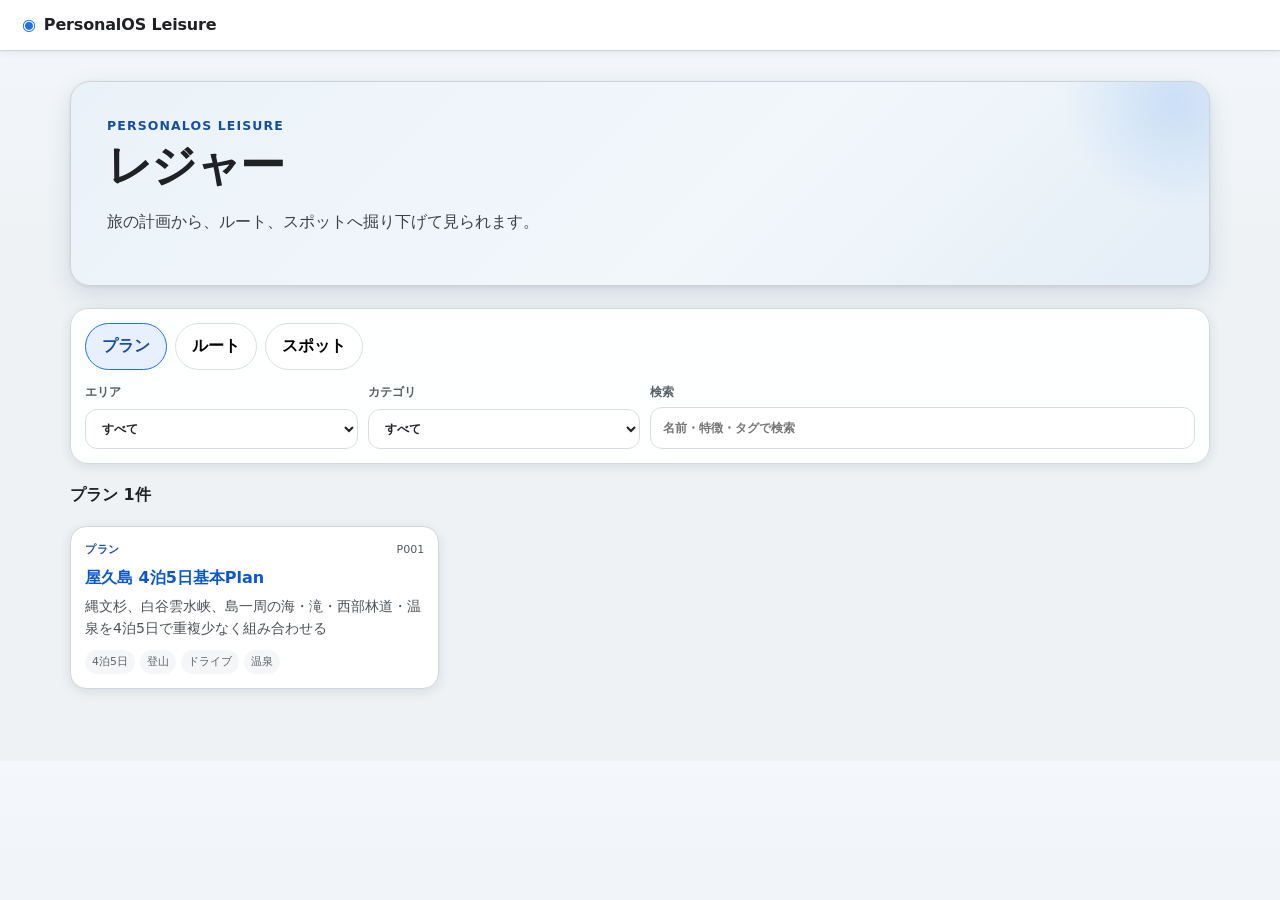
==== index.html @ 073d65b9 "Serve presentation CSS from single canonical entrypoint" ====
<!doctype html>
<html lang="ja">
<head>
  <meta charset="utf-8" />
  <meta name="viewport" content="width=device-width, initial-scale=1" />
  <meta name="color-scheme" content="light dark" />
  <title>PersonalOS Viewer</title>
  <link rel="stylesheet" href="./presentation/main.css?v=20260916-presentation-3" />
</head>
<body class="leisure-app">
  <header class="site-header app-header">
    <a class="brand" href="./">PersonalOS Leisure</a>
    <nav id="breadcrumb" class="breadcrumb" aria-label="breadcrumb"></nav>
  </header>
  <main id="app" class="shell app-main"><p class="loading">読み込み中…</p></main>
  <script src="./config.js?v=20260916-presentation-3"></script>
  <script type="module" src="./app.js?v=20260916-presentation-3"></script>
  <script type="module" src="./presentation/main.js?v=20260916-presentation-3"></script>
</body>
</html>
---- presentation/main.css ----
/* Formal Leisure Presentation stylesheet entrypoint.
   Import order is intentional: base -> shared -> features -> page-specific modules. */

/* Base: page-agnostic tokens, shell and primitives. */
@import url('./base/tokens.css');
@import url('./base/shell.css');
@import url('./base/primitives.css');

/* Shared components and reusable layouts. */
@import url('./shared/hero.css');
@import url('./shared/section.css');
@import url('./shared/card.css');
@import url('./shared/badge.css');
@import url('./shared/collapsible-section.css');
@import url('./shared/entity-reference.css');
@import url('./shared/hero-copy.css');
@import url('./shared/hero-facts.css');
@import url('./shared/content-layout.css');
@import url('./shared/flow-icons.css');

/* Cross-page presentation features. */
@import url('./features/day.css');
@import url('./features/flow.css');
@import url('./features/route-stops.css');
@import url('./features/map.css');

/* Page / feature presentation. */
@import url('./modules/home-explorer.css');
@import url('./modules/concrete-plan.css');
@import url('./modules/execution-meta.css');
@import url('./modules/execution-detail.css');
@import url('./modules/execution-feasibility.css');
@import url('./modules/execution-fuel.css');
@import url('./modules/execution-weather.css');
@import url('./modules/spot.css');
@import url('./modules/spot-editorial.css');
@import url('./modules/spot-card-groups.css');
@import url('./modules/spot-layout.css');
@import url('./modules/route.css');
@import url('./modules/route-metrics.css');
@import url('./modules/plan.css');
@import url('./modules/plan-flow-hierarchy.css');
@import url('./modules/plan-flow-icons.css');
@import url('./modules/light-contrast.css');
@import url('./modules/mode-switch-compact.css');
@import url('./modules/day-decisions.css');
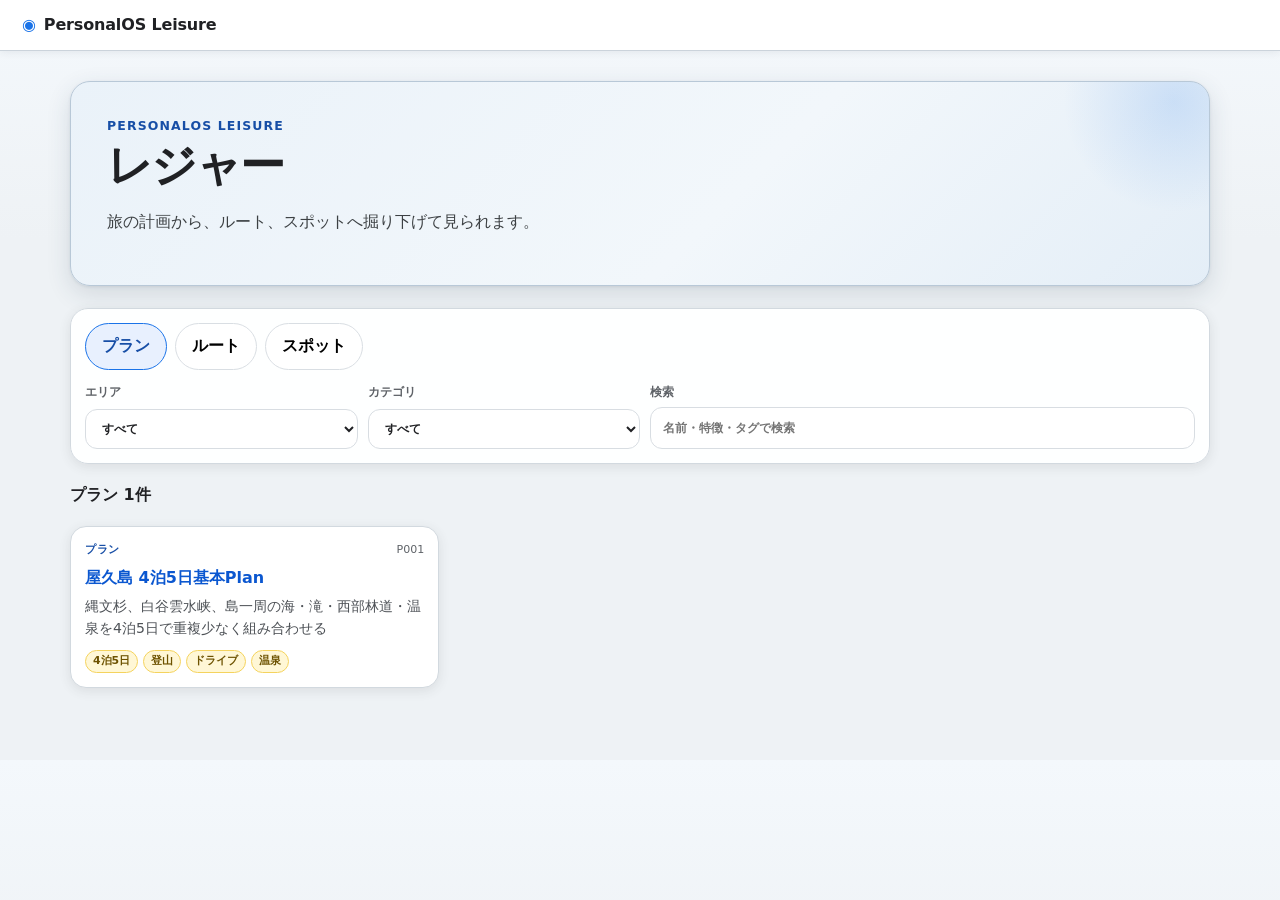
==== commit 83069e72: "Promote modern viewer to root index" ====
--- a/index.html
+++ b/index.html
@@ -5,7 +5,6 @@
   <meta name="viewport" content="width=device-width, initial-scale=1" />
   <meta name="color-scheme" content="light dark" />
   <title>PersonalOS Viewer</title>
-  <link rel="stylesheet" href="./presentation/main.css?v=20260916-presentation-3" />
 </head>
 <body class="leisure-app">
   <header class="site-header app-header">
@@ -13,8 +12,6 @@
     <nav id="breadcrumb" class="breadcrumb" aria-label="breadcrumb"></nav>
   </header>
   <main id="app" class="shell app-main"><p class="loading">読み込み中…</p></main>
-  <script src="./config.js?v=20260916-presentation-3"></script>
-  <script type="module" src="./app.js?v=20260916-presentation-3"></script>
-  <script type="module" src="./presentation/main.js?v=20260916-presentation-3"></script>
+  <script type="module" src="./viewer/main.js"></script>
 </body>
 </html>
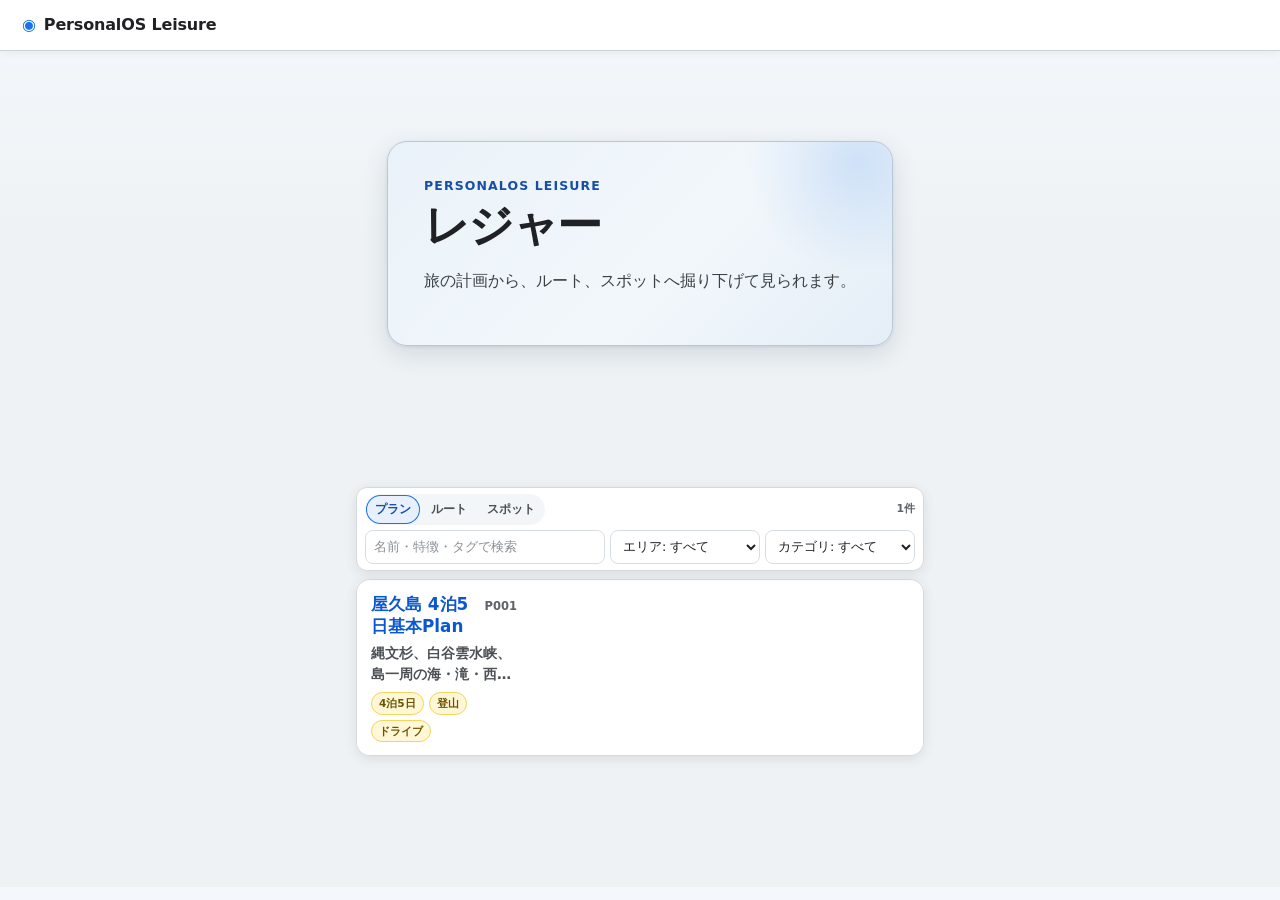
==== commit c7aa7d40: "Center Modern Viewer loading indicator" ====
--- a/index.html
+++ b/index.html
@@ -5,13 +5,49 @@
   <meta name="viewport" content="width=device-width, initial-scale=1" />
   <meta name="color-scheme" content="light dark" />
   <title>PersonalOS Viewer</title>
+  <style>
+    .initial-loading{
+      min-height:calc(100dvh - 64px);
+      display:grid;
+      place-items:center;
+      padding:24px;
+    }
+    .initial-loading-status{
+      display:grid;
+      justify-items:center;
+      gap:12px;
+      color:#6b7075;
+      font:600 .86rem/1.4 system-ui,-apple-system,"Segoe UI",sans-serif;
+    }
+    .initial-loading-spinner{
+      width:38px;
+      height:38px;
+      border:4px solid rgba(26,115,232,.18);
+      border-top-color:#1a73e8;
+      border-radius:50%;
+      animation:initial-loading-spin .75s linear infinite;
+    }
+    @keyframes initial-loading-spin{to{transform:rotate(360deg)}}
+    @media(prefers-reduced-motion:reduce){
+      .initial-loading-spinner{animation-duration:1.5s}
+    }
+    @media(prefers-color-scheme:dark){
+      .initial-loading-status{color:#bdc1c6}
+      .initial-loading-spinner{border-color:rgba(138,180,248,.22);border-top-color:#8ab4f8}
+    }
+  </style>
 </head>
 <body class="leisure-app">
   <header class="site-header app-header">
-    <a class="brand" href="./">PersonalOS Leisure</a>
+    <a class="brand" href="?">PersonalOS Leisure</a>
     <nav id="breadcrumb" class="breadcrumb" aria-label="breadcrumb"></nav>
   </header>
-  <main id="app" class="shell app-main"><p class="loading">読み込み中…</p></main>
+  <main id="app" class="shell app-main initial-loading">
+    <div class="initial-loading-status" role="status" aria-live="polite">
+      <span class="initial-loading-spinner" aria-hidden="true"></span>
+      <span>読み込み中…</span>
+    </div>
+  </main>
   <script type="module" src="./viewer/main.js"></script>
 </body>
 </html>
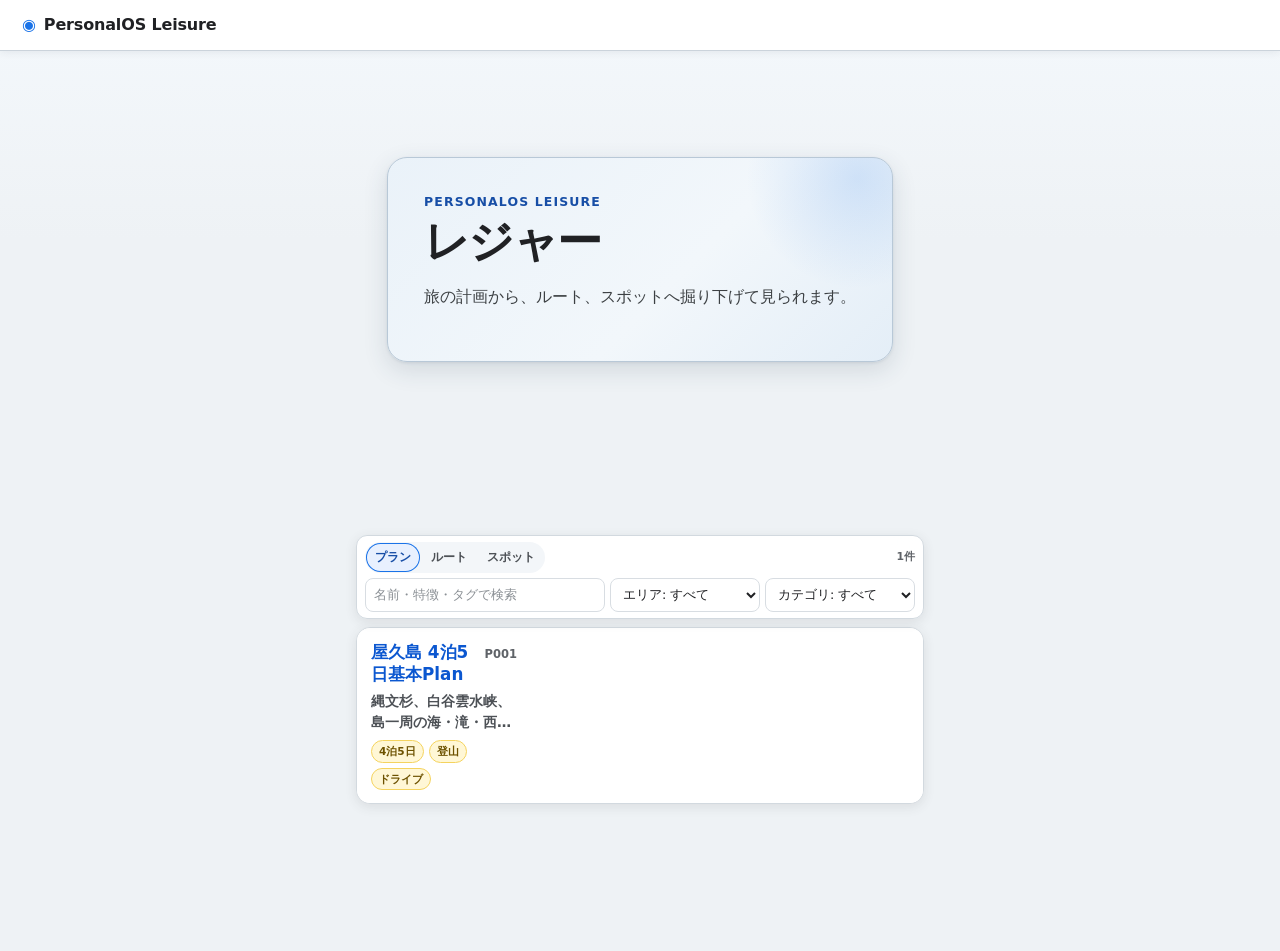
==== commit fa0358f0: "Hide Viewer header during initial loading" ====
--- a/index.html
+++ b/index.html
@@ -6,12 +6,14 @@
   <meta name="color-scheme" content="light dark" />
   <title>PersonalOS Viewer</title>
   <style>
+    .viewer-loading .app-header{display:none}
     .initial-loading{
       min-height:calc(100dvh - 64px);
       display:grid;
       place-items:center;
       padding:24px;
     }
+    .viewer-loading .initial-loading{min-height:100dvh}
     .initial-loading-status{
       display:grid;
       justify-items:center;
@@ -37,7 +39,7 @@
     }
   </style>
 </head>
-<body class="leisure-app">
+<body class="leisure-app viewer-loading">
   <header class="site-header app-header">
     <a class="brand" href="?">PersonalOS Leisure</a>
     <nav id="breadcrumb" class="breadcrumb" aria-label="breadcrumb"></nav>
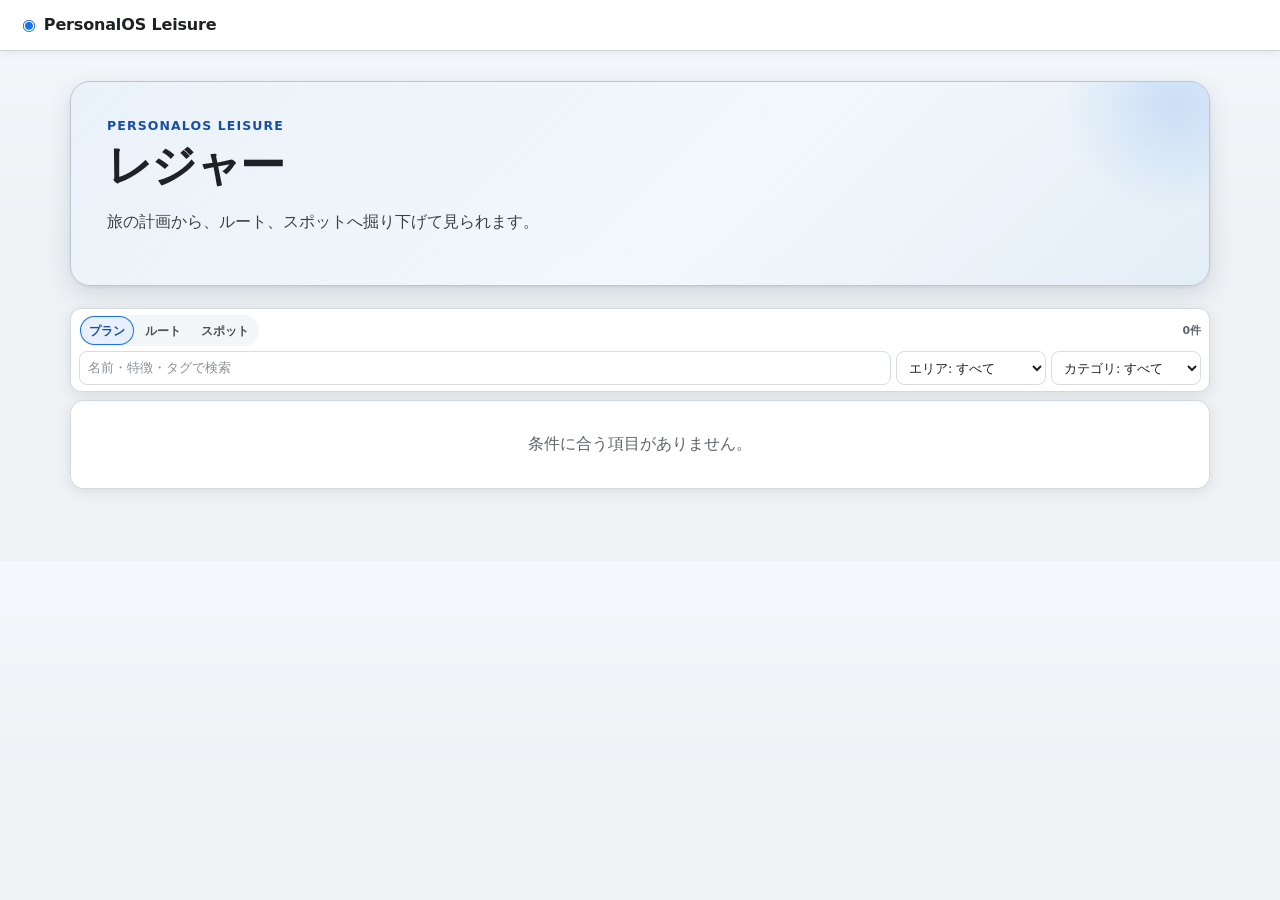
==== commit 723773d1: "Isolate presentation generations and simplify Pages delivery" ====
--- a/index.html
+++ b/index.html
@@ -3,53 +3,17 @@
 <head>
   <meta charset="utf-8" />
   <meta name="viewport" content="width=device-width, initial-scale=1" />
-  <meta name="color-scheme" content="light dark" />
   <title>PersonalOS Viewer</title>
-  <style>
-    .viewer-loading .app-header{display:none}
-    .initial-loading{
-      min-height:calc(100dvh - 64px);
-      display:grid;
-      place-items:center;
-      padding:24px;
-    }
-    .viewer-loading .initial-loading{min-height:100dvh}
-    .initial-loading-status{
-      display:grid;
-      justify-items:center;
-      gap:12px;
-      color:#6b7075;
-      font:600 .86rem/1.4 system-ui,-apple-system,"Segoe UI",sans-serif;
-    }
-    .initial-loading-spinner{
-      width:38px;
-      height:38px;
-      border:4px solid rgba(26,115,232,.18);
-      border-top-color:#1a73e8;
-      border-radius:50%;
-      animation:initial-loading-spin .75s linear infinite;
-    }
-    @keyframes initial-loading-spin{to{transform:rotate(360deg)}}
-    @media(prefers-reduced-motion:reduce){
-      .initial-loading-spinner{animation-duration:1.5s}
-    }
-    @media(prefers-color-scheme:dark){
-      .initial-loading-status{color:#bdc1c6}
-      .initial-loading-spinner{border-color:rgba(138,180,248,.22);border-top-color:#8ab4f8}
-    }
-  </style>
 </head>
-<body class="leisure-app viewer-loading">
-  <header class="site-header app-header">
-    <a class="brand" href="?">PersonalOS Leisure</a>
-    <nav id="breadcrumb" class="breadcrumb" aria-label="breadcrumb"></nav>
-  </header>
-  <main id="app" class="shell app-main initial-loading">
-    <div class="initial-loading-status" role="status" aria-live="polite">
-      <span class="initial-loading-spinner" aria-hidden="true"></span>
-      <span>読み込み中…</span>
-    </div>
-  </main>
-  <script type="module" src="./viewer/main.js"></script>
+<body>
+  <p>Viewerを開いています…</p>
+  <script>
+    const DEFAULT_PRESENTATION = 'modern';
+    const target = new URL(`./presentation/${DEFAULT_PRESENTATION}/`, window.location.href);
+    target.search = window.location.search;
+    target.hash = window.location.hash;
+    window.location.replace(target.href);
+  </script>
+  <noscript><a href="./presentation/modern/">Viewerを開く</a></noscript>
 </body>
 </html>
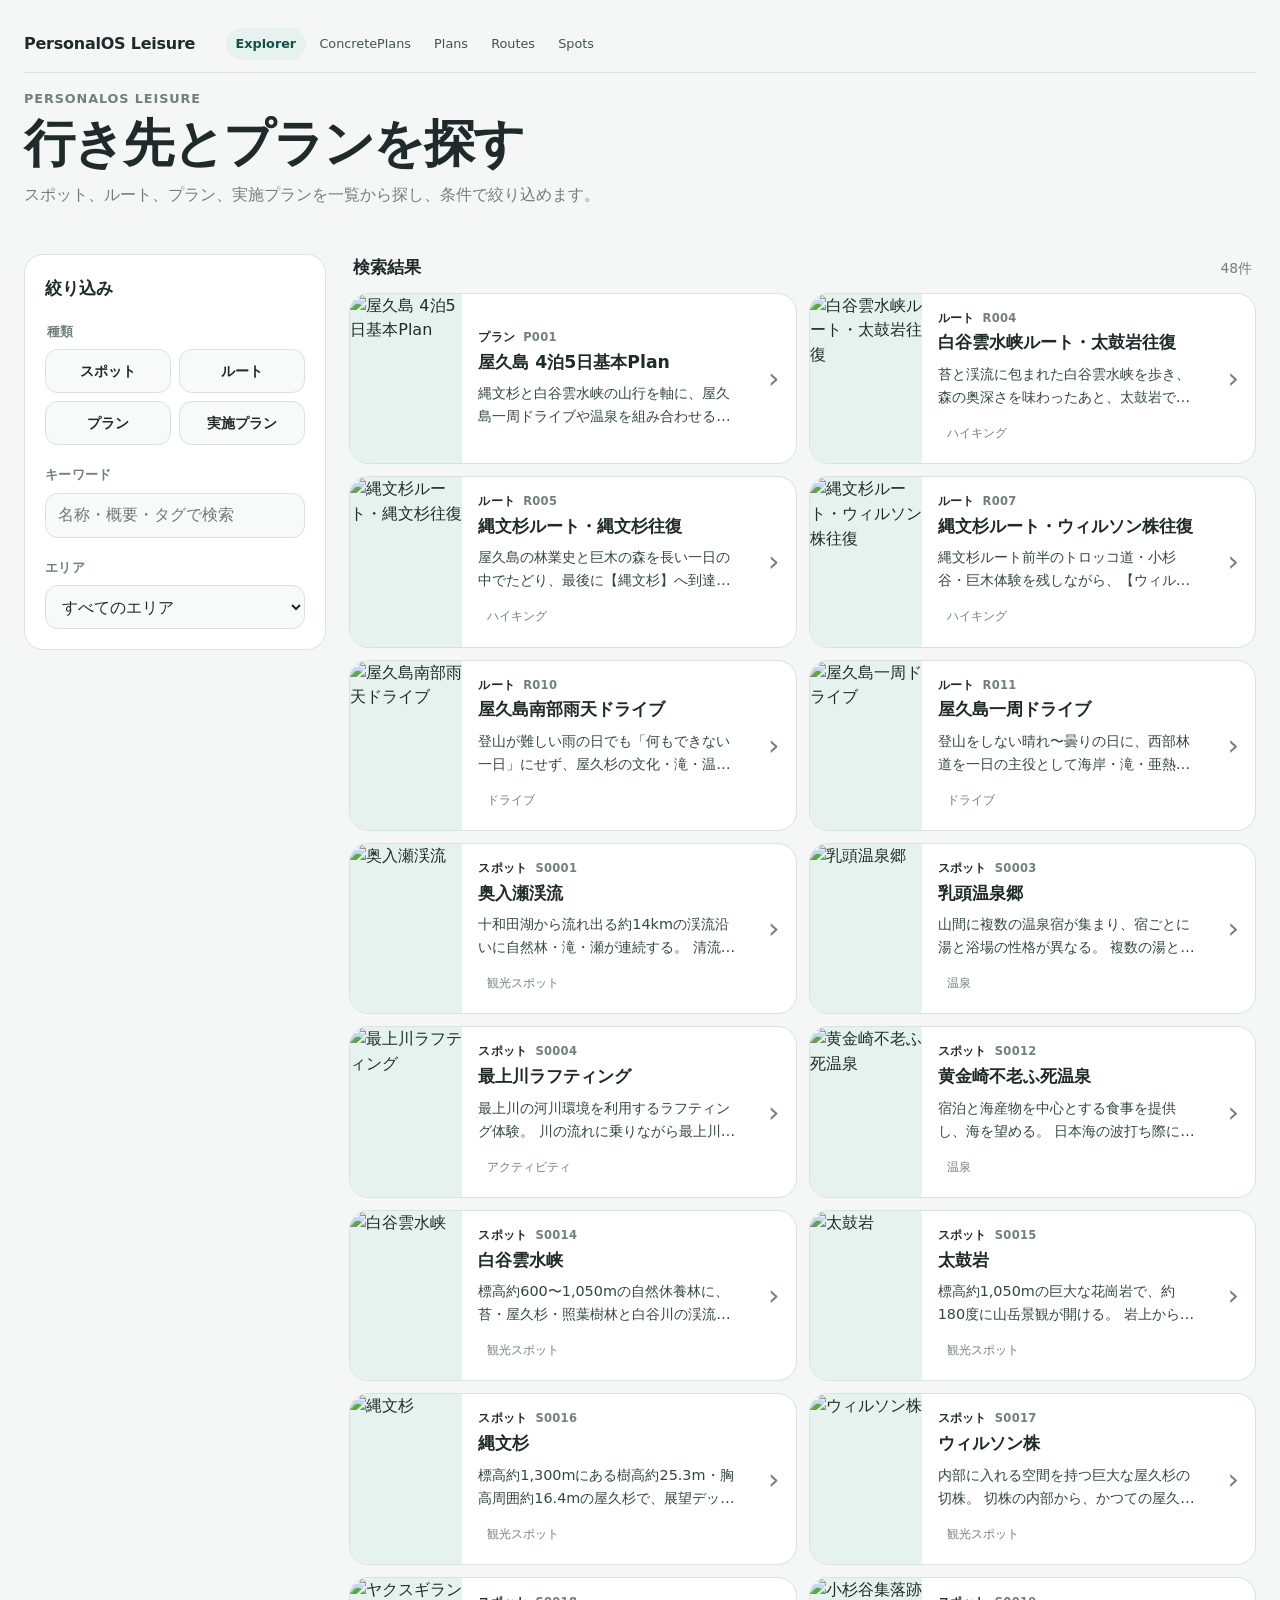
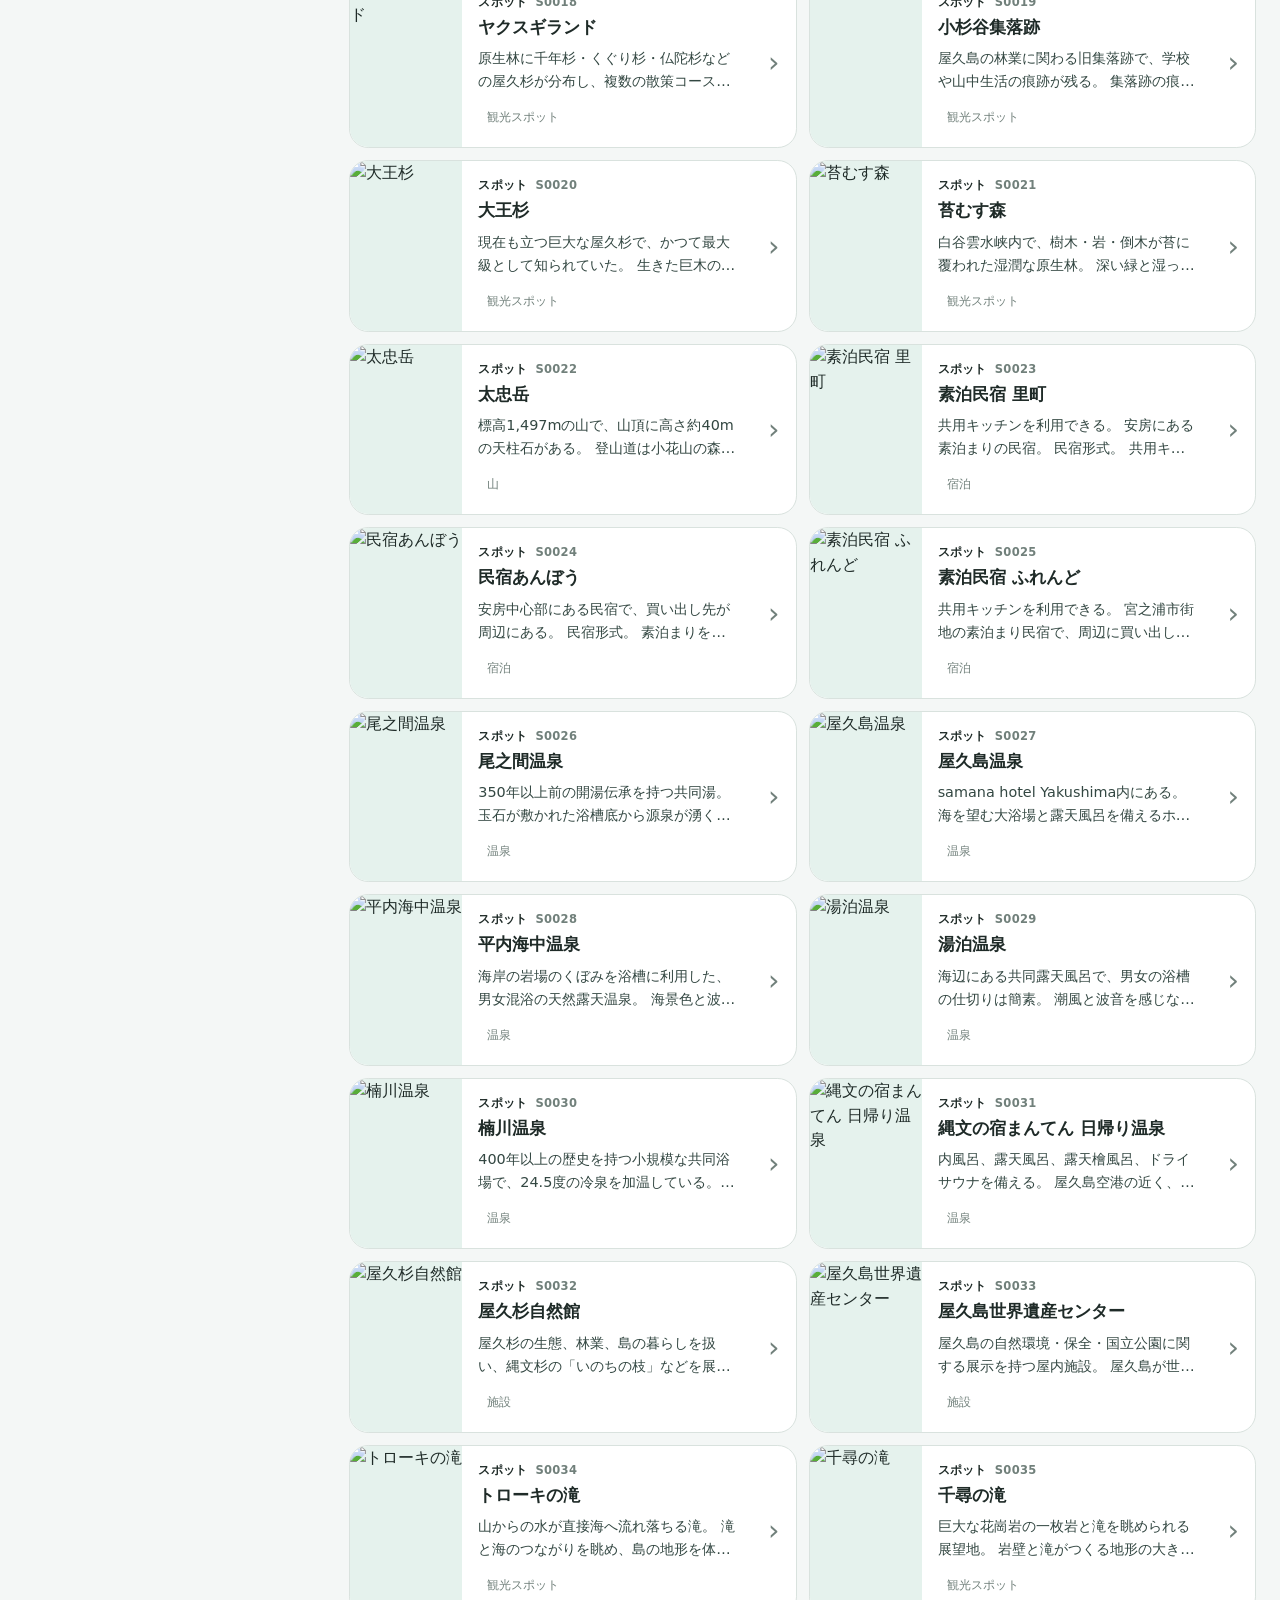
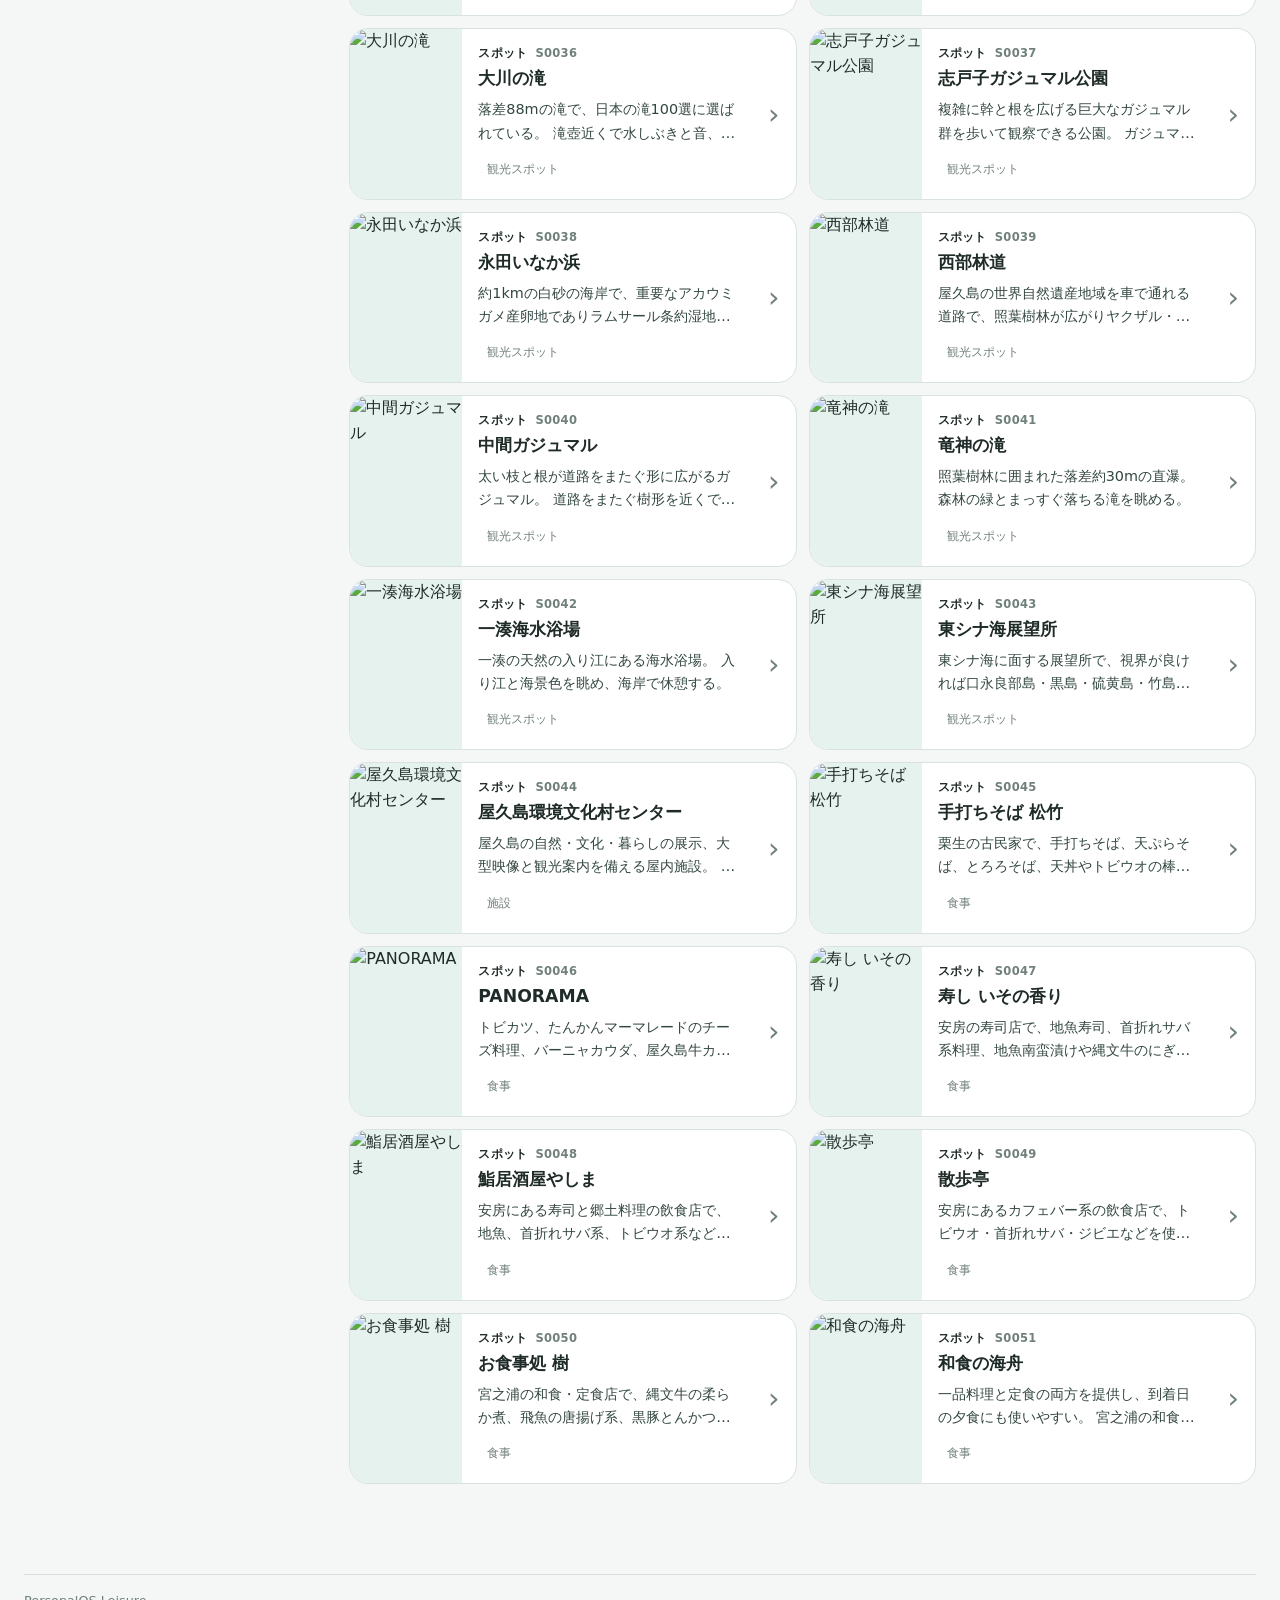
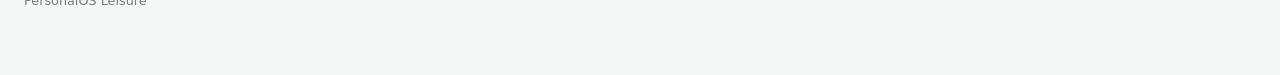
==== commit f3155c61: "Promote Current Viewer as default presentation" ====
--- a/index.html
+++ b/index.html
@@ -8,12 +8,12 @@
 <body>
   <p>Viewerを開いています…</p>
   <script>
-    const DEFAULT_PRESENTATION = 'modern';
+    const DEFAULT_PRESENTATION = 'current';
     const target = new URL(`./presentation/${DEFAULT_PRESENTATION}/`, window.location.href);
     target.search = window.location.search;
     target.hash = window.location.hash;
     window.location.replace(target.href);
   </script>
-  <noscript><a href="./presentation/modern/">Viewerを開く</a></noscript>
+  <noscript><a href="./presentation/current/">Viewerを開く</a></noscript>
 </body>
 </html>
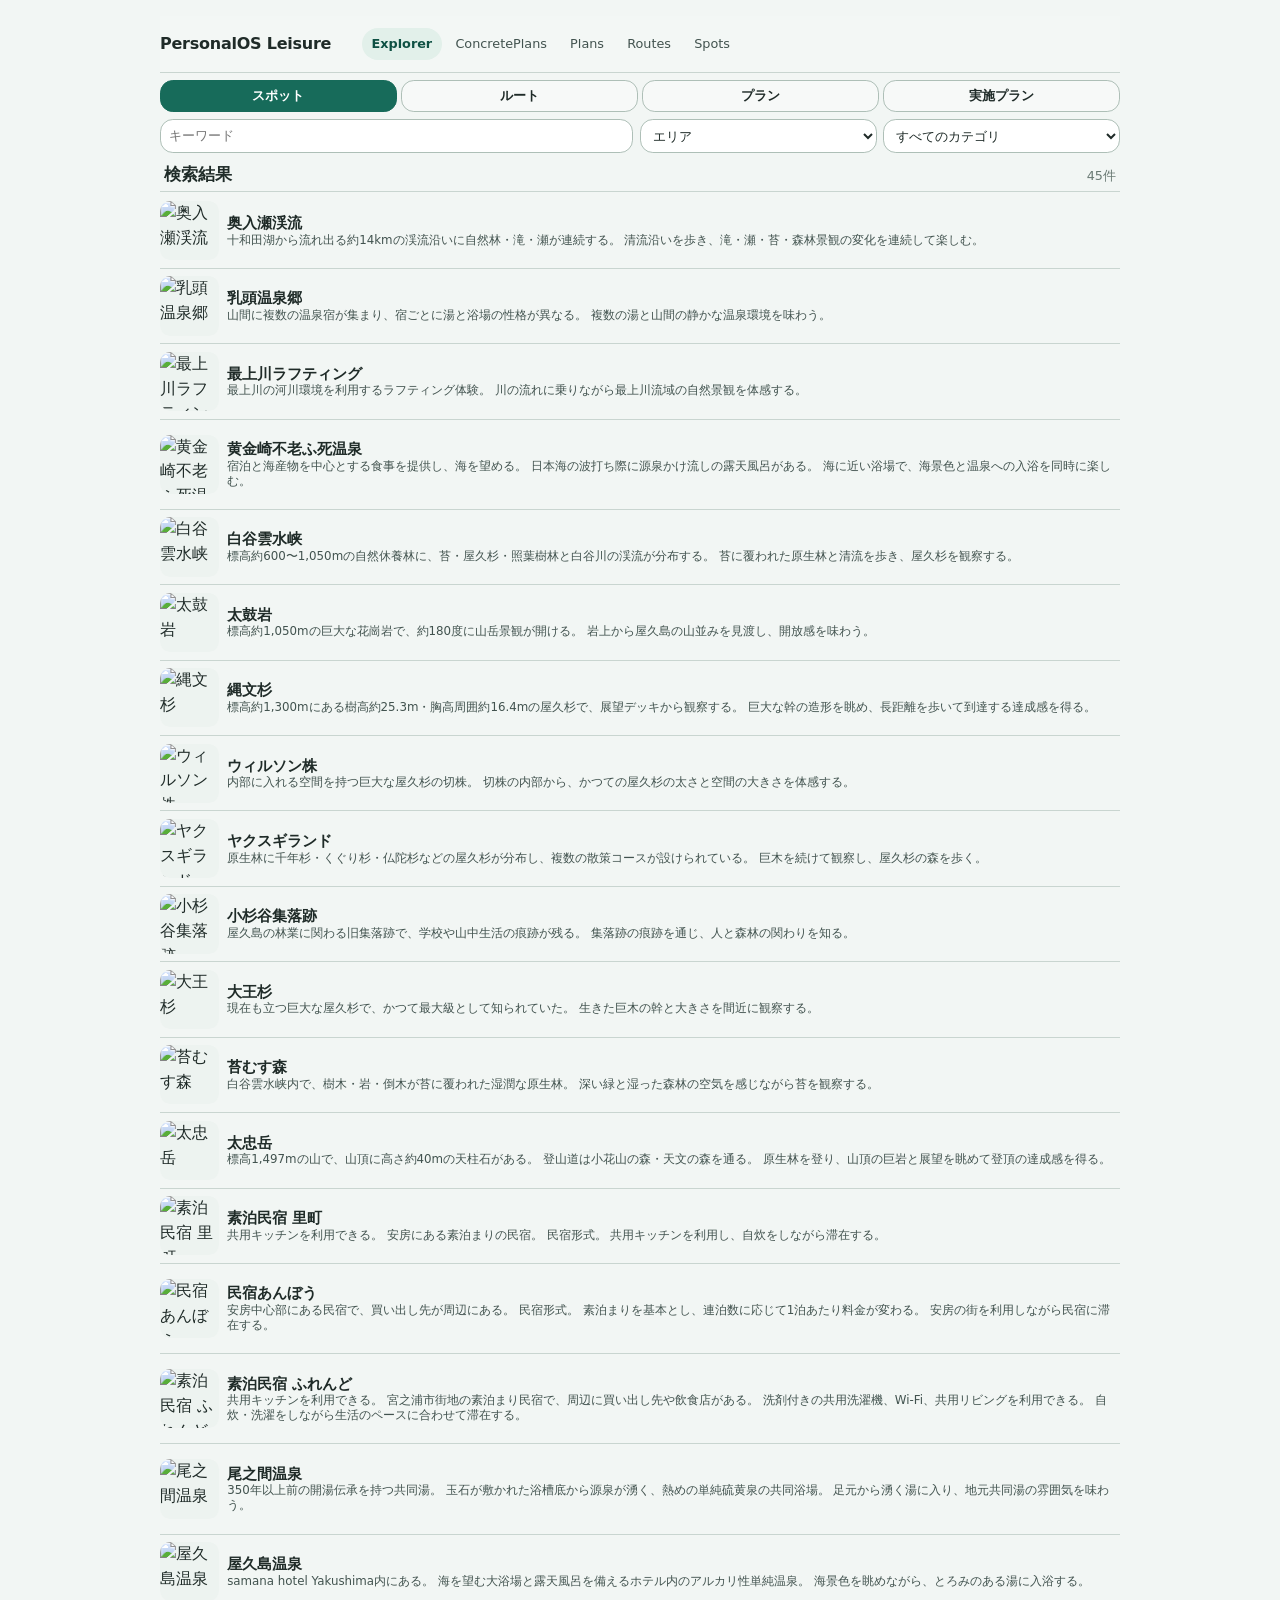
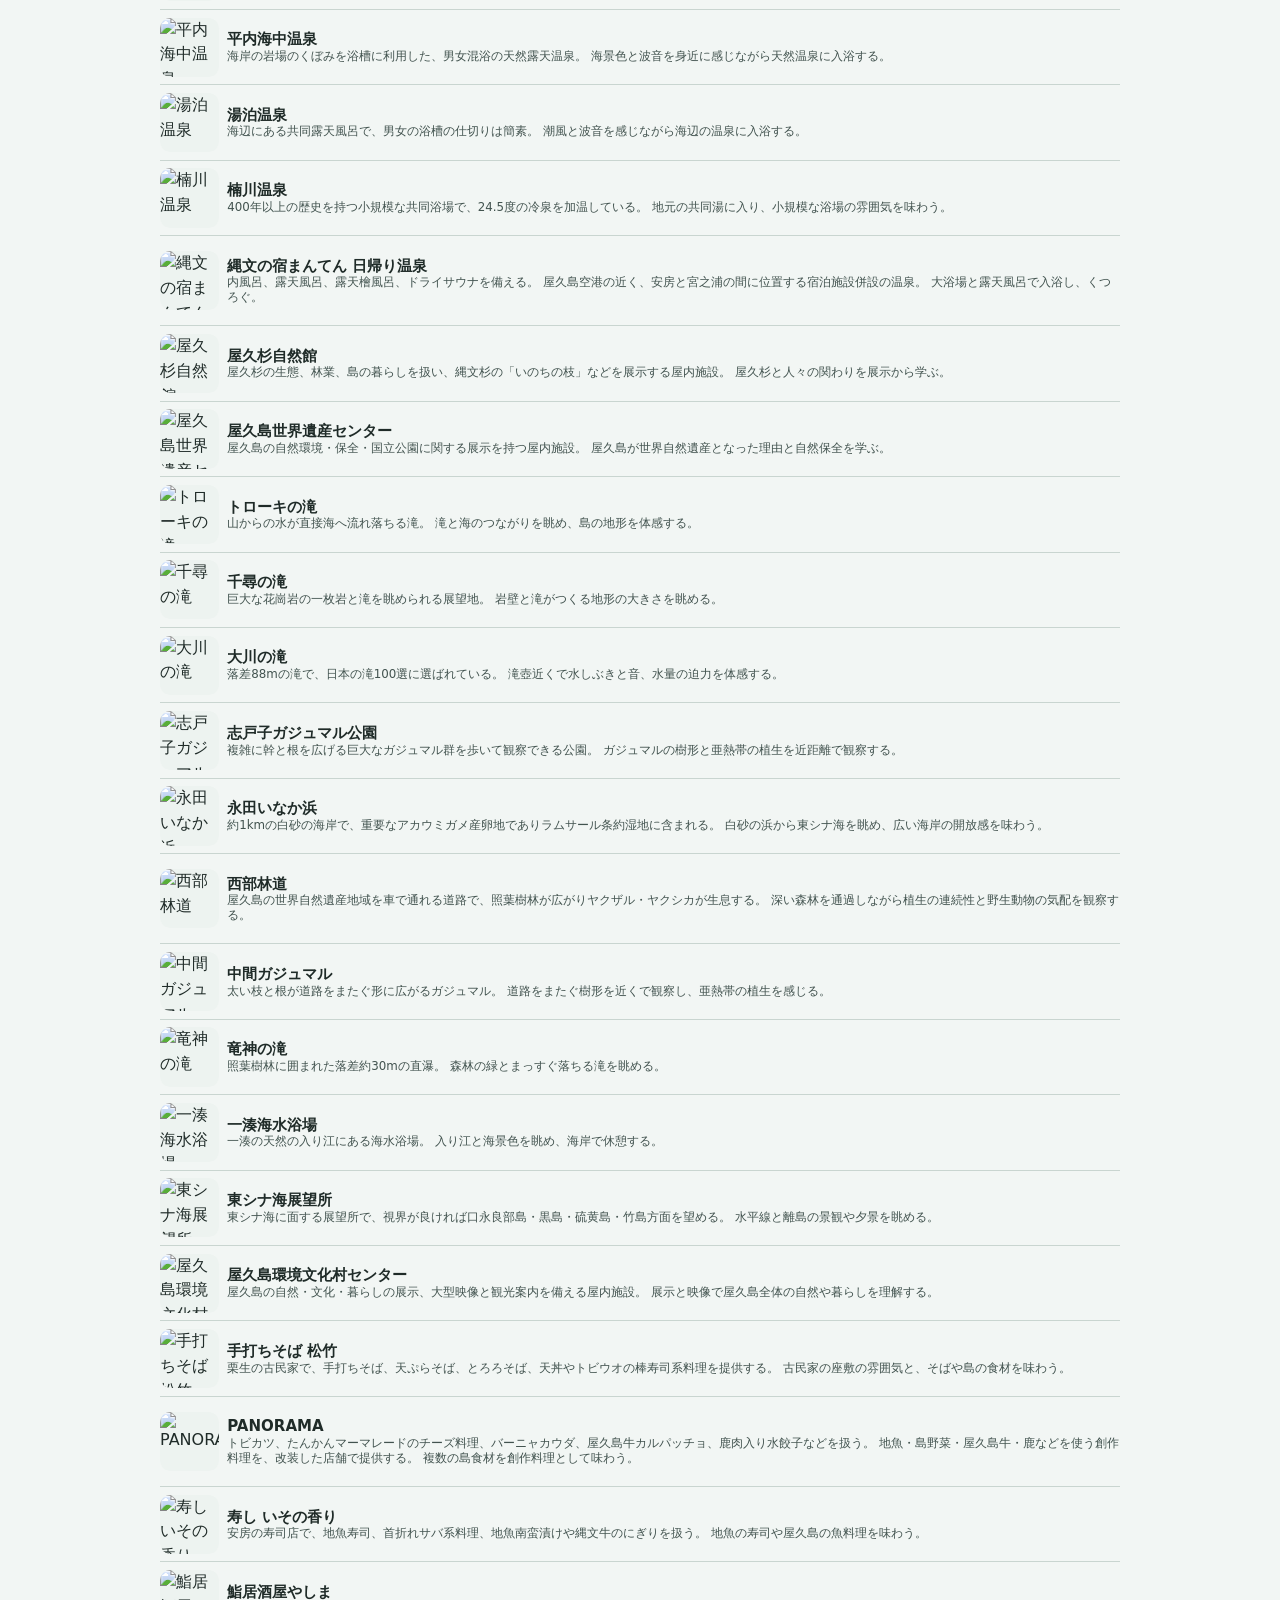
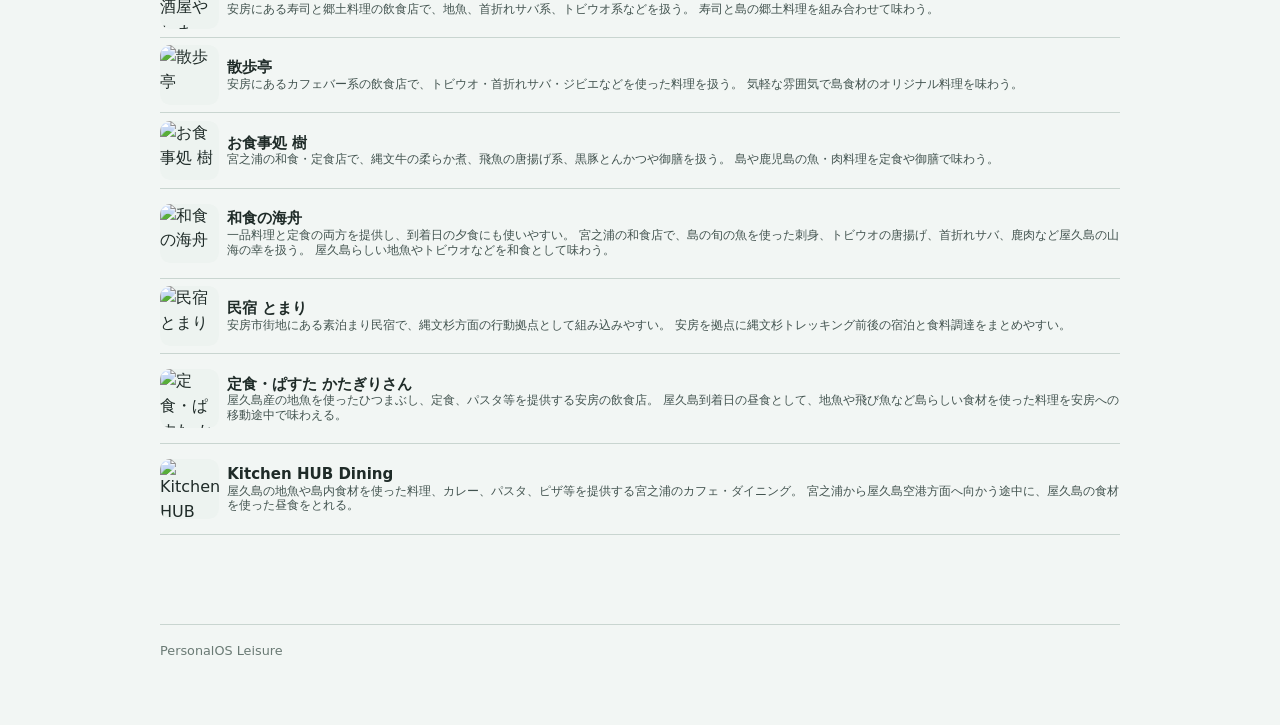
==== commit a48508c3: "Add Bing site verification meta tag" ====
--- a/index.html
+++ b/index.html
@@ -3,6 +3,7 @@
 <head>
   <meta charset="utf-8" />
   <meta name="viewport" content="width=device-width, initial-scale=1" />
+  <meta name="msvalidate.01" content="D3C567144A3C7705110C8084FDA8B341" />
   <title>PersonalOS Viewer</title>
 </head>
 <body>
